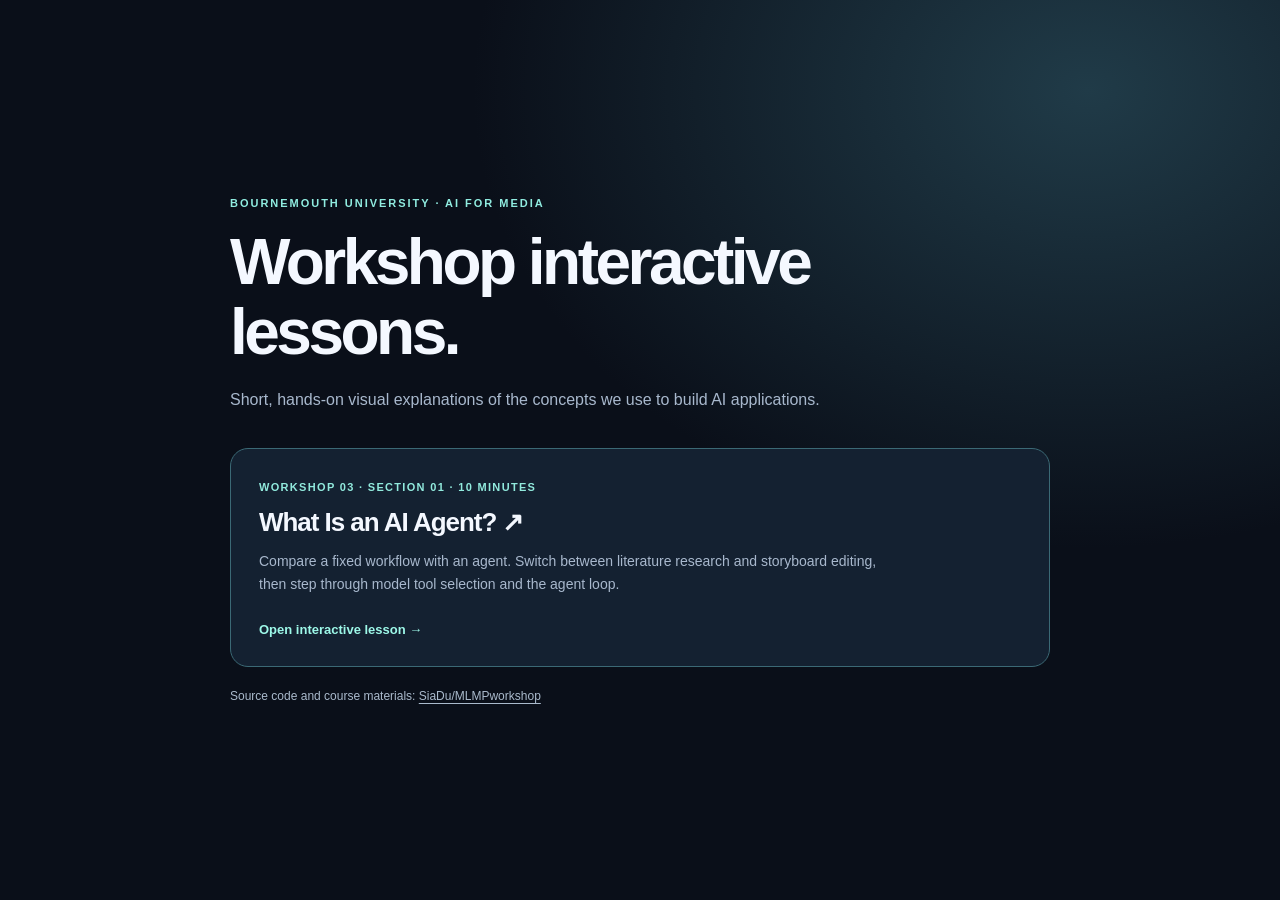
==== docs/index.html @ 055c2154 "Add GitHub Pages landing page for workshop lessons" ====
<!doctype html>
<html lang="en">
<head>
  <meta charset="utf-8">
  <meta name="viewport" content="width=device-width, initial-scale=1">
  <title>AI for Media · Workshop Interactive Lessons</title>
  <style>
    :root{font-family:ui-sans-serif,-apple-system,BlinkMacSystemFont,"Segoe UI",sans-serif;color:#f4f8ff;background:#0a0f19}
    *{box-sizing:border-box}body{margin:0;min-height:100vh;display:grid;place-items:center;padding:28px;background:radial-gradient(ellipse at 85% 10%,#203b48 0%,transparent 40%),#0a0f19}
    main{max-width:820px;width:100%}.eyebrow{letter-spacing:.18em;font-size:11px;color:#90ece0;font-weight:800}h1{font-size:clamp(38px,6vw,64px);letter-spacing:-.055em;line-height:1.1;margin:18px 0}p{color:#a8b8cd;max-width:630px;line-height:1.7}a{color:inherit;text-decoration:none}
    .card{display:block;margin:35px 0 22px;padding:28px;background:#142131;border:1px solid #3b6975;border-radius:18px;transition:border-color .2s,transform .2s}.card:hover{border-color:#97f3e5;transform:translateY(-3px)}.card small{font-size:11px;letter-spacing:.12em;color:#91eadd;font-weight:800}.card h2{font-size:26px;letter-spacing:-.04em;margin:12px 0}.card p{font-size:14px;margin:0}.card .link{display:inline-block;color:#9df8e8;font-weight:800;margin-top:25px;font-size:13px}.links{font-size:12px;color:#aabacc}.links a{text-decoration:underline;text-underline-offset:3px}
  </style>
</head>
<body>
  <main>
    <div class="eyebrow">BOURNEMOUTH UNIVERSITY · AI FOR MEDIA</div>
    <h1>Workshop interactive lessons.</h1>
    <p>Short, hands-on visual explanations of the concepts we use to build AI applications.</p>
    <a class="card" href="./workshop03/">
      <small>WORKSHOP 03 · SECTION 01 · 10 MINUTES</small>
      <h2>What Is an AI Agent? ↗</h2>
      <p>Compare a fixed workflow with an agent. Switch between literature research and storyboard editing, then step through model tool selection and the agent loop.</p>
      <span class="link">Open interactive lesson →</span>
    </a>
    <div class="links">Source code and course materials: <a href="https://github.com/SiaDu/MLMPworkshop">SiaDu/MLMPworkshop</a></div>
  </main>
</body>
</html>
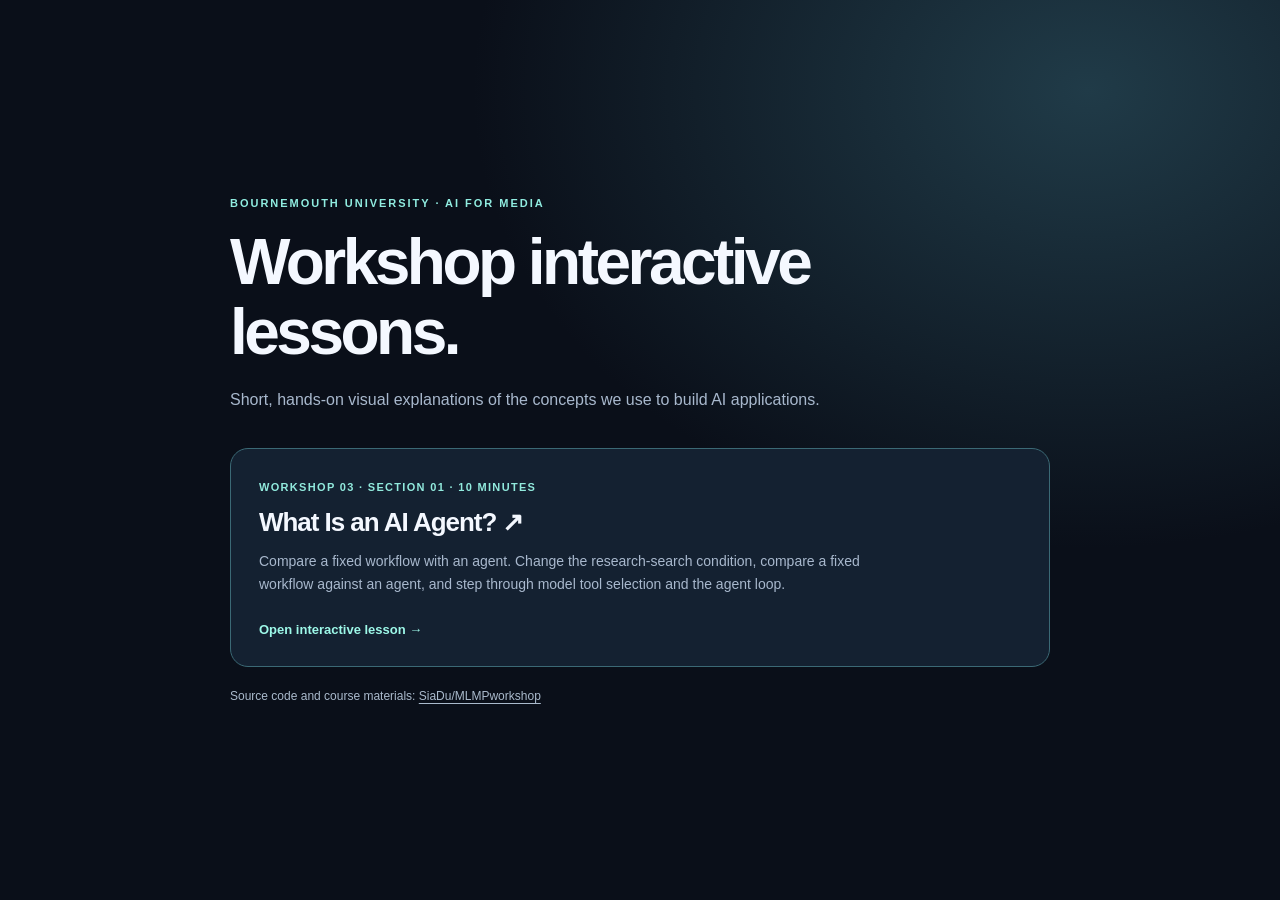
==== commit 2faa5048: "Update landing page description" ====
--- a/docs/index.html
+++ b/docs/index.html
@@ -19,7 +19,7 @@
     <a class="card" href="./workshop03/">
       <small>WORKSHOP 03 · SECTION 01 · 10 MINUTES</small>
       <h2>What Is an AI Agent? ↗</h2>
-      <p>Compare a fixed workflow with an agent. Switch between literature research and storyboard editing, then step through model tool selection and the agent loop.</p>
+      <p>Compare a fixed workflow with an agent. Change the research-search condition, compare a fixed workflow against an agent, and step through model tool selection and the agent loop.</p>
       <span class="link">Open interactive lesson →</span>
     </a>
     <div class="links">Source code and course materials: <a href="https://github.com/SiaDu/MLMPworkshop">SiaDu/MLMPworkshop</a></div>
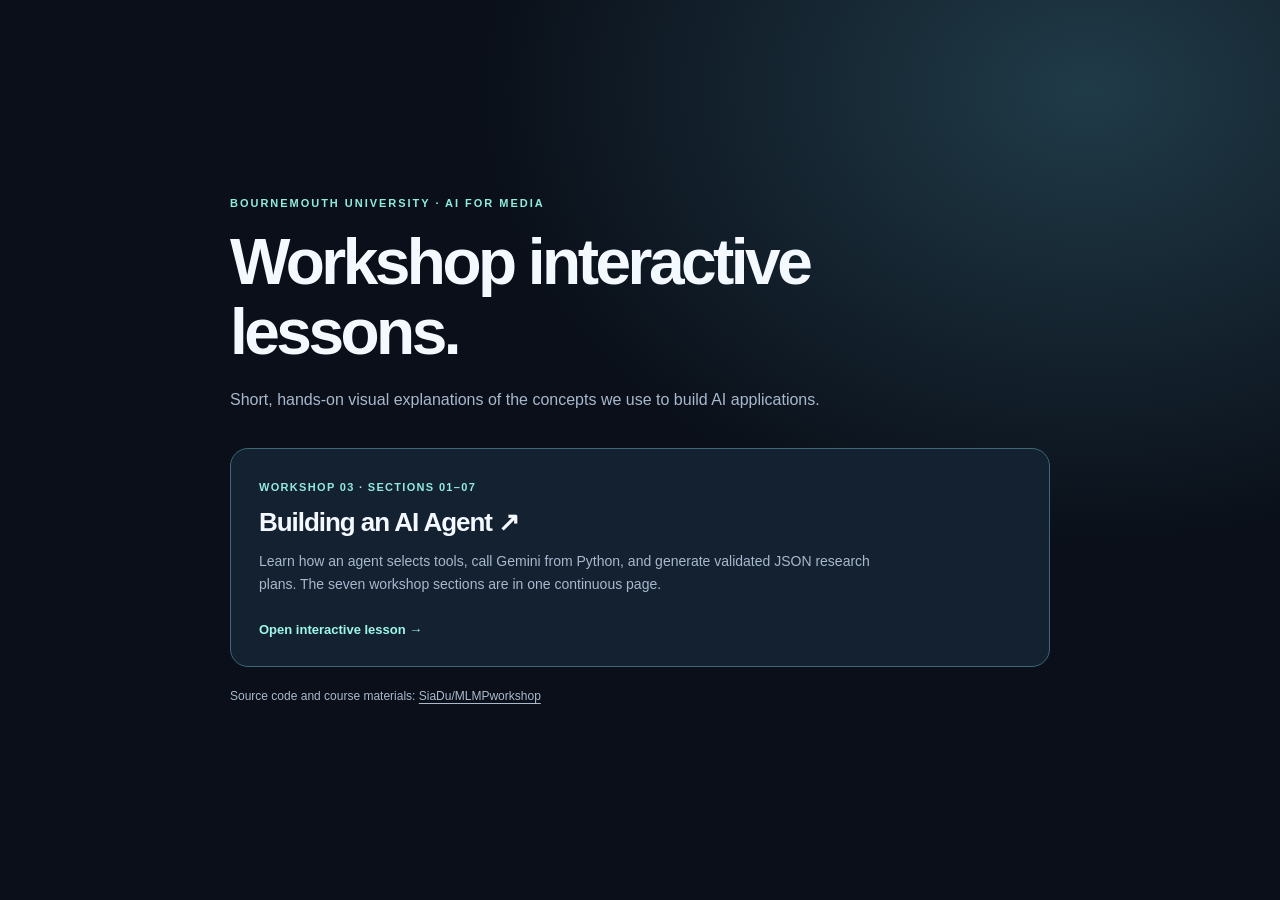
==== commit 1007ea6a: "Update site landing card to reflect seven-section workshop" ====
--- a/docs/index.html
+++ b/docs/index.html
@@ -17,9 +17,9 @@
     <h1>Workshop interactive lessons.</h1>
     <p>Short, hands-on visual explanations of the concepts we use to build AI applications.</p>
     <a class="card" href="./workshop03/">
-      <small>WORKSHOP 03 · SECTION 01 · 10 MINUTES</small>
-      <h2>What Is an AI Agent? ↗</h2>
-      <p>Compare a fixed workflow with an agent. Change the research-search condition, compare a fixed workflow against an agent, and step through model tool selection and the agent loop.</p>
+      <small>WORKSHOP 03 · SECTIONS 01–07</small>
+      <h2>Building an AI Agent ↗</h2>
+      <p>Learn how an agent selects tools, call Gemini from Python, and generate validated JSON research plans. The seven workshop sections are in one continuous page.</p>
       <span class="link">Open interactive lesson →</span>
     </a>
     <div class="links">Source code and course materials: <a href="https://github.com/SiaDu/MLMPworkshop">SiaDu/MLMPworkshop</a></div>
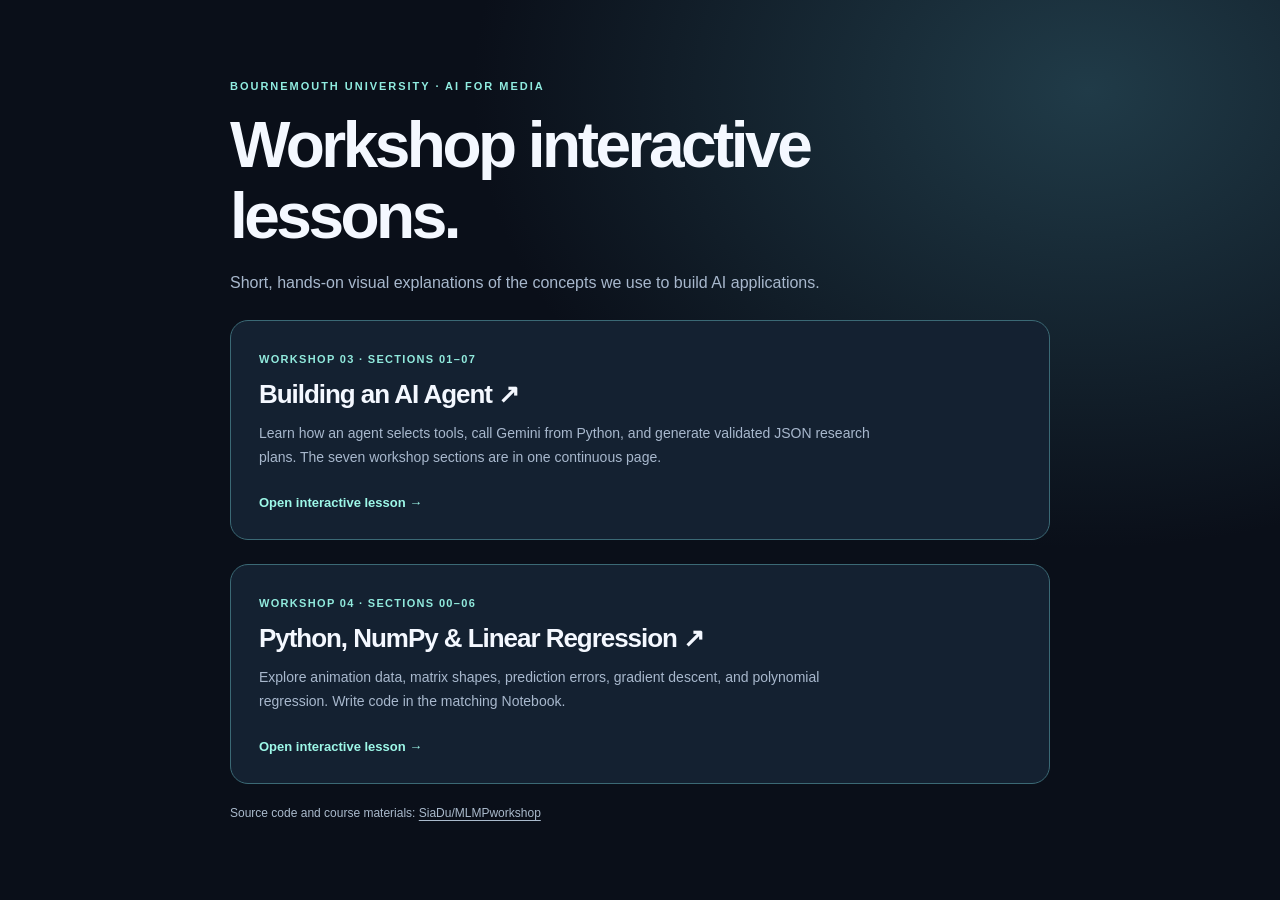
==== commit 92da9351: "Website: add Workshop04 lesson to homepage" ====
--- a/docs/index.html
+++ b/docs/index.html
@@ -8,7 +8,7 @@
     :root{font-family:ui-sans-serif,-apple-system,BlinkMacSystemFont,"Segoe UI",sans-serif;color:#f4f8ff;background:#0a0f19}
     *{box-sizing:border-box}body{margin:0;min-height:100vh;display:grid;place-items:center;padding:28px;background:radial-gradient(ellipse at 85% 10%,#203b48 0%,transparent 40%),#0a0f19}
     main{max-width:820px;width:100%}.eyebrow{letter-spacing:.18em;font-size:11px;color:#90ece0;font-weight:800}h1{font-size:clamp(38px,6vw,64px);letter-spacing:-.055em;line-height:1.1;margin:18px 0}p{color:#a8b8cd;max-width:630px;line-height:1.7}a{color:inherit;text-decoration:none}
-    .card{display:block;margin:35px 0 22px;padding:28px;background:#142131;border:1px solid #3b6975;border-radius:18px;transition:border-color .2s,transform .2s}.card:hover{border-color:#97f3e5;transform:translateY(-3px)}.card small{font-size:11px;letter-spacing:.12em;color:#91eadd;font-weight:800}.card h2{font-size:26px;letter-spacing:-.04em;margin:12px 0}.card p{font-size:14px;margin:0}.card .link{display:inline-block;color:#9df8e8;font-weight:800;margin-top:25px;font-size:13px}.links{font-size:12px;color:#aabacc}.links a{text-decoration:underline;text-underline-offset:3px}
+    .card{display:block;margin:24px 0 22px;padding:28px;background:#142131;border:1px solid #3b6975;border-radius:18px;transition:border-color .2s,transform .2s}.card:hover{border-color:#97f3e5;transform:translateY(-3px)}.card small{font-size:11px;letter-spacing:.12em;color:#91eadd;font-weight:800}.card h2{font-size:26px;letter-spacing:-.04em;margin:12px 0}.card p{font-size:14px;margin:0}.card .link{display:inline-block;color:#9df8e8;font-weight:800;margin-top:25px;font-size:13px}.links{font-size:12px;color:#aabacc}.links a{text-decoration:underline;text-underline-offset:3px}
   </style>
 </head>
 <body>
@@ -22,6 +22,12 @@
       <p>Learn how an agent selects tools, call Gemini from Python, and generate validated JSON research plans. The seven workshop sections are in one continuous page.</p>
       <span class="link">Open interactive lesson →</span>
     </a>
+    <a class="card" href="./workshop04/">
+      <small>WORKSHOP 04 · SECTIONS 00–06</small>
+      <h2>Python, NumPy &amp; Linear Regression ↗</h2>
+      <p>Explore animation data, matrix shapes, prediction errors, gradient descent, and polynomial regression. Write code in the matching Notebook.</p>
+      <span class="link">Open interactive lesson →</span>
+    </a>
     <div class="links">Source code and course materials: <a href="https://github.com/SiaDu/MLMPworkshop">SiaDu/MLMPworkshop</a></div>
   </main>
 </body>
